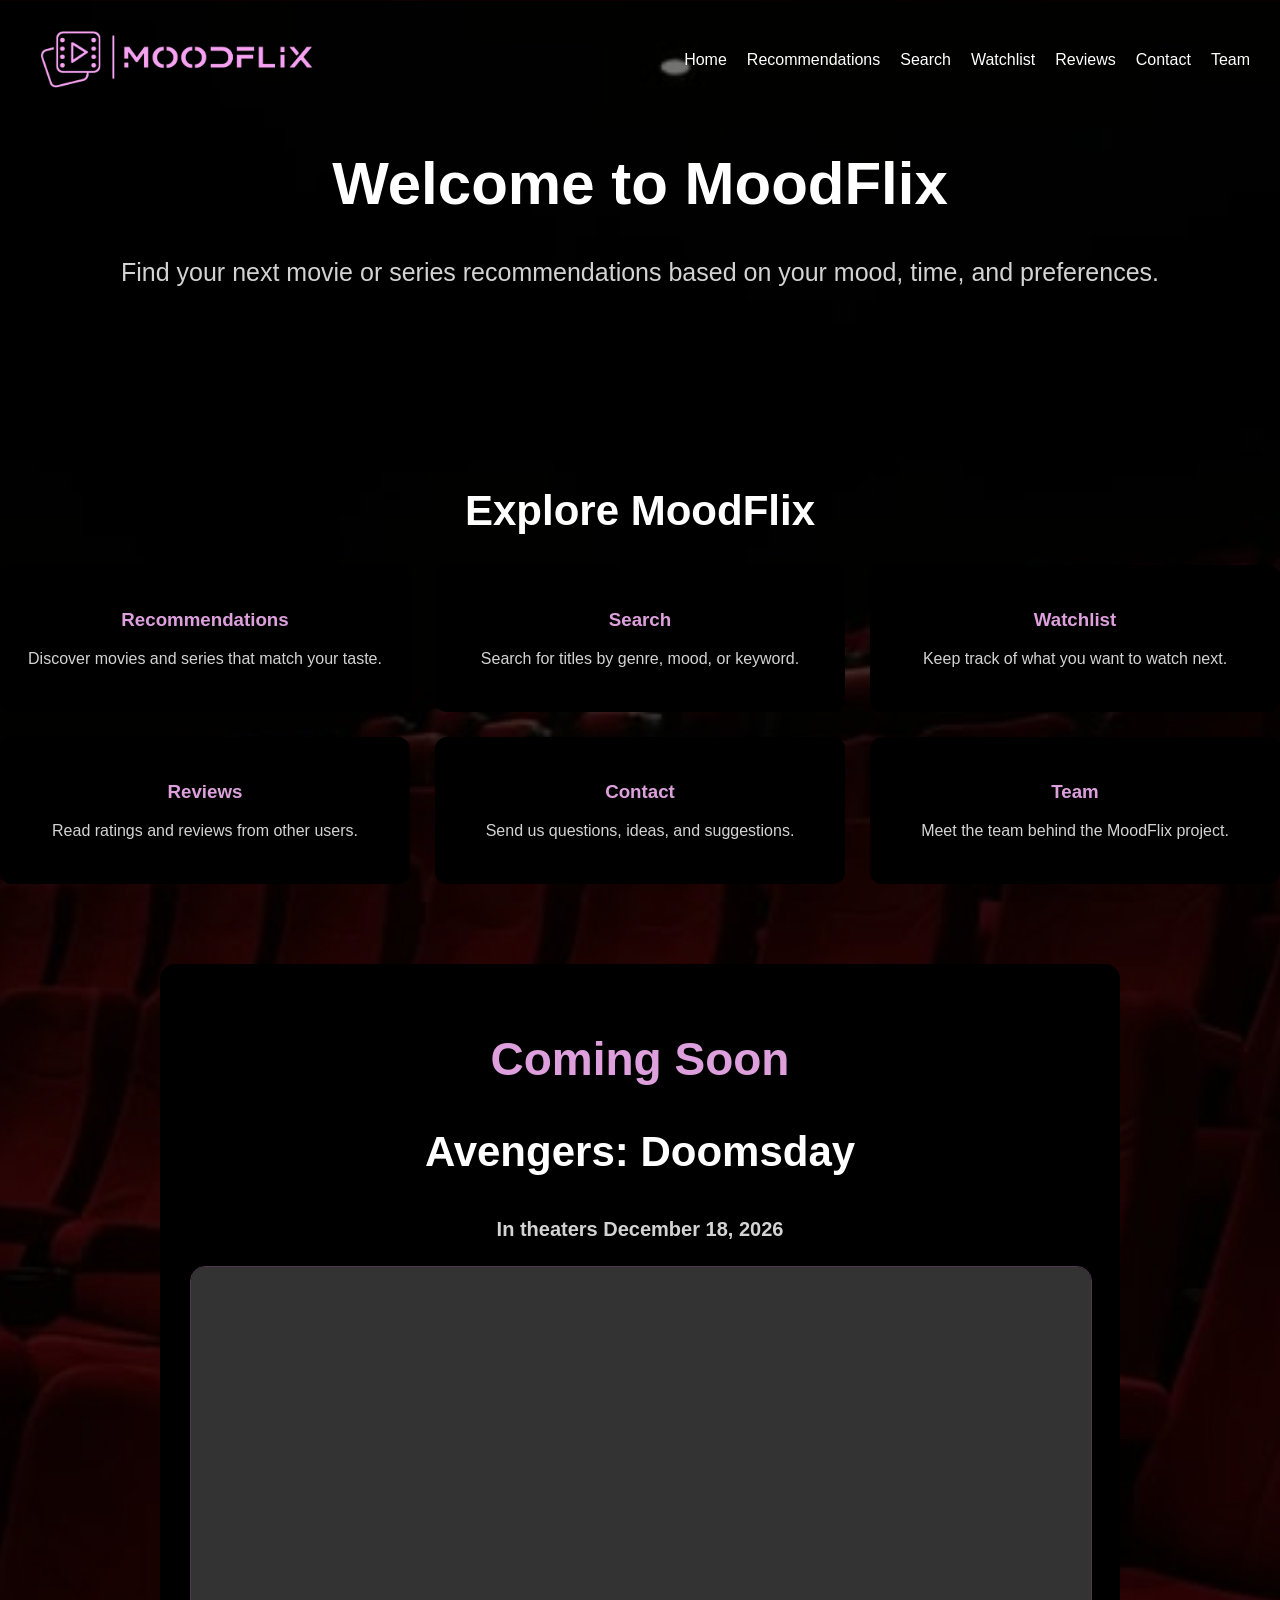
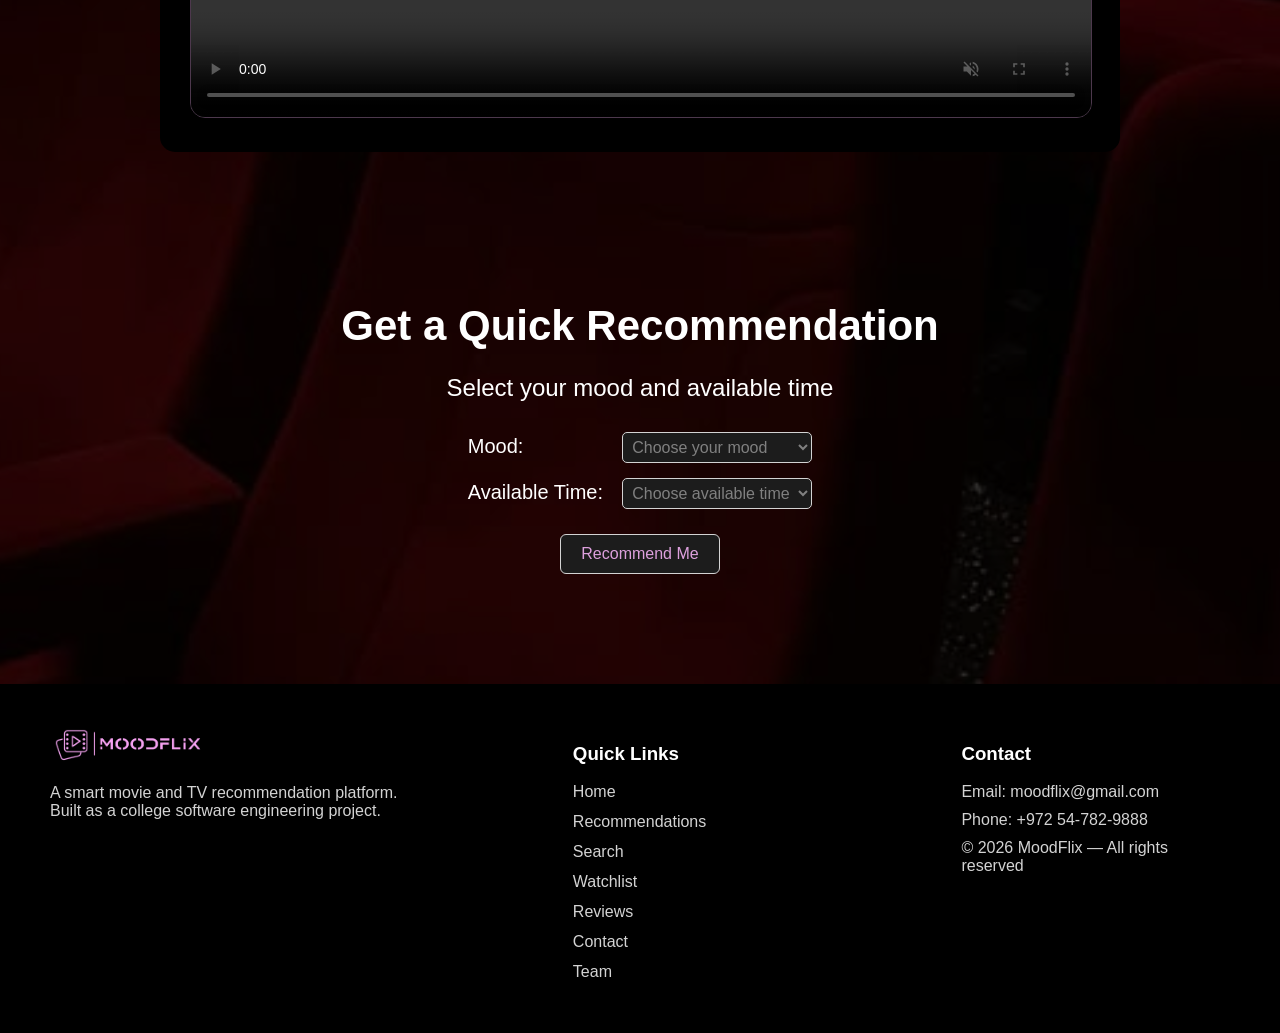
==== index.html @ e7abc7da "Add files via upload Initial MoodFlix project upload" ====
<!DOCTYPE html>
<html lang="en">
<head>
    <meta charset="UTF-8">
    <title>MoodFlix</title>
  <link rel="stylesheet" href="MoodFlixCSS.css">
  <meta name="viewport" content="width=device-width, initial-scale=1.0"> <!-- to match phone screen size -->

</head>
<body>

<header>
  <nav class="navbar">
    <div class="logo">
      <a href="index.html">
        <img src="images/Logo.png" alt="MoodFlix Logo">
      </a>
    </div>
    <button class="menu-toggle" onclick="toggleMenu()">☰</button>
    <ul class="nav-links" id="navLinks">
      <li><a href="index.html">Home</a></li>
      <li><a href="recommendations.html">Recommendations</a></li>
      <li><a href="search.html">Search</a></li>
      <li><a href="watchlist.php">Watchlist</a></li>
      <li><a href="reviews.html">Reviews</a></li>
      <li><a href="contact.html">Contact</a></li>
      <li><a href="team.html">Team</a></li>
    </ul>
  </nav>

  <h1>Welcome to MoodFlix</h1>
  <p>Find your next movie or series recommendations based on your mood, time, and preferences.</p>
</header>

<main>

  <section class="page-links">
    <h2>Explore MoodFlix</h2>

    <div class="links-grid">
      <a href="recommendations.html" class="link-card">
        <h3>Recommendations</h3>
        <p>Discover movies and series that match your taste.</p>
      </a>

      <a href="search.html" class="link-card">
        <h3>Search</h3>
        <p>Search for titles by genre, mood, or keyword.</p>
      </a>

      <a href="watchlist.html" class="link-card">
        <h3>Watchlist</h3>
        <p>Keep track of what you want to watch next.</p>
      </a>

      <a href="reviews.html" class="link-card">
        <h3>Reviews</h3>
        <p>Read ratings and reviews from other users.</p>
      </a>

      <a href="contact.html" class="link-card">
        <h3>Contact</h3>
        <p>Send us questions, ideas, and suggestions.</p>
      </a>

      <a href="team.html" class="link-card">
        <h3>Team</h3>
        <p>Meet the team behind the MoodFlix project.</p>
      </a>
    </div>
  </section>

  <section class="media-section">
    <h2>Coming Soon</h2>
    <h3>Avengers: Doomsday</h3>
    <p>In theaters December 18, 2026</p>

    <video id="moodflixVideo" controls muted class="media-video">
      <source src="media/avengers.mp4" type="video/mp4">
      Your browser does not support the video tag.
    </video>
  </section>

  <section class="recommend-box">
    <h2>Get a Quick Recommendation</h2>
    <p>Select your mood and available time</p>

    <div class="row">
      <label for="moodSelect">Mood:</label>
      <select id="moodSelect">
        <option value="">Choose your mood</option>
        <option value="happy">Happy</option>
        <option value="sad">Sad</option>
        <option value="excited">Excited</option>
        <option value="relaxed">Relaxed</option>
      </select>
    </div>

    <div class="row">
      <label for="timeSelect">Available Time:</label>
      <select id="timeSelect">
        <option value="">Choose available time</option>
        <option value="short">Less than 1 hour</option>
        <option value="medium">1-2 hours</option>
        <option value="long">More than 2 hours</option>
      </select>
    </div>

    <button onclick="giveRecommendation()">Recommend Me</button>
    <p id="result"></p>
  </section>

</main>

<footer class="site-footer">
  <div class="footer-column footer-brand">
    <div class="footer-logo">
      <img src="images/Logo.png" alt="MoodFlix Logo">
    </div>
    <p>A smart movie and TV recommendation platform.
      <br/>Built as a college software engineering project.
    </p>
  </div>

  <div class="footer-column">
    <h3>Quick Links</h3>
    <ul class="footer-links">
      <li><a href="index.html">Home</a></li>
      <li><a href="recommendations.html">Recommendations</a></li>
      <li><a href="search.html">Search</a></li>
      <li><a href="watchlist.php">Watchlist</a></li>
      <li><a href="reviews.html">Reviews</a></li>
      <li><a href="contact.html">Contact</a></li>
      <li><a href="team.html">Team</a></li>
    </ul>
  </div>

  <div class="footer-column">
    <h3>Contact</h3>
    <p>Email: moodflix@gmail.com</p>
    <p>Phone: +972 54-782-9888</p>
    <p>© 2026 MoodFlix — All rights reserved</p>
  </div>
</footer>

<script src="MoodFlixJS.js"></script>
</body>
</html>
---- MoodFlixCSS.css ----
/* =========================
   General page styling
   ========================= */
body {
    background-image: linear-gradient(rgba(0, 0, 0, 0.55), rgba(0, 0, 0, 0.55)), url("images/cinema.jpg");
    background-size: cover;
    background-position: center 30%;
    margin: 0;
    font-family: Arial, sans-serif;
    color: white;
    text-align: center;
}

/* hide and show classes */
.hidden-box {
    display: none;
}

/* =========================
   Header
   ========================= */
header {
    padding: 10px 20px 60px 20px;
}

header h1 {
    font-size: 60px;
}

header p {
    font-size: 25px;
    margin-bottom: 40px;
    color: lightgray;
}

/* =========================
   Navigation bar
   ========================= */
.navbar {
    display: flex;
    justify-content: space-between;
    align-items: center;
    padding: 10px;
}

/* Logo pic */
.logo img {
    height: 75px;
    width: auto;
}

/* Navigation links container */
.nav-links {
    list-style: none;
    display: flex;
    gap: 20px;
    margin: 0;
    padding: 0;
}

/* Navigation links */
.nav-links a {
    text-decoration: none;
    color: white;
    font-size: 16px;
}

/* Navigation link hover */
.nav-links a:hover {
    color: plum;
}

/* =========================
   cards section
   ========================= */
.page-links {
    margin-top: 60px;
    margin-bottom: 60px;
}

.page-links h2 {
    font-size: 42px;
    margin-top: 100px;
    margin-bottom: 30px;
}

.links-grid {
    display: grid;
    grid-template-columns: repeat(3, 1fr);
    gap: 25px;
}

.link-card {
    display: block;
    text-decoration: none;
    color: white;
    background-color: black;
    padding: 25px;
    border-radius: 12px;
    transition: 0.3s;
}

.link-card:hover {
    background-color: rgba(221, 160, 221, 0.2);
    transform: translateY(-4px);
}

.link-card h3 {
    margin-bottom: 12px;
    color: plum;
}

.link-card p {
    color: lightgray;
    font-size: 16px;
    line-height: 1.5;
}

/* =========================
   Recommendation section
   ========================= */
.recommend-box {
    padding: 0 30px;
}

/* Recommendation section title */
.recommend-box h2 {
    font-size: 42px;
    margin-top: 150px;
    margin-bottom: 20px;
}
.recommend-box p {
    font-size: 24px;
    margin-bottom: 30px;
}

/* Each form row inside recommendation box */
.recommend-box .row {
    margin: 15px 0;
}

/* Labels for mood / time */
.recommend-box label {
    display: inline-block;
    width: 150px;
    text-align: left;
    font-size: 20px;
}

/* Select dropdowns */
.recommend-box select {
    width: 190px;
    font-size: 16px;
    padding: 5px;
    border: 1px solid lightgray;
    border-radius: 5px;
    color: gray;
    background-color: #1c1c1c;
}

/* Recommendation button */
.recommend-box button {
    margin: 10px;
    font-size: 16px;
    padding: 10px 20px;
    border: 1px solid lightgray;
    border-radius: 6px;
    background-color: #1c1c1c;
    color: plum;
    cursor: pointer;
}

/* Button hover */
.recommend-box button:hover {
    background-color: dimgray;
}

/* JS result text */
#result {
    margin-top: 20px;
    font-size: 20px;
    font-weight: bold;
    color: gold;
}

/* =========================
   Footer
   ========================= */
.site-footer {
    display: grid;
    grid-template-columns: 3fr 2fr 2fr; /*for me, wanted it to be centered*/
    padding: 40px 50px;
    gap: 120px;
    background-color: black;
    text-align: left;
    margin-top: 100px;
}

.footer-column p {
    margin: 10px 0;
    color: lightgray;
}

.footer-links {
    list-style: none;
    margin: 0;
    padding: 0;
}

.footer-links li {
    margin-bottom: 12px;
}

.footer-links a {
    text-decoration: none;
    color: lightgray;
}

.footer-links a:hover {
    color: plum;
}

.footer-logo img {
    height: 40px;
    width: auto;
    display: block;
    margin-bottom: 20px;
}

/* =========================
   Personal info page
   ========================= */
.personal-card {
    max-width: 700px;
    margin: 60px auto;
    padding: 30px;
    background-color: black;
    border-radius: 15px;
}

.profile-image {
    width: 200px;
    height: 200px;
    object-fit: cover;
    object-position: center 25%;
    border-radius: 50%;
    margin-bottom: 20px;
    border: 2px solid plum;
}

.personal-card h2 {
    font-size: 32px;
    margin-bottom: 20px;
}

.personal-text {
    font-size: 18px;
    line-height: 1.6;
    color: lightgray;
    margin-bottom: 25px;
}

.personal-card h3 {
    margin-top: 25px;
    margin-bottom: 15px;
    font-size: 24px;
    color: plum;
}

.personal-card p {
    margin: 10px 0;
}

/* =========================
   Personal info contact box
   ========================= */
#contactToggleBtn,
#contactBox button {
    margin: 10px;
    font-size: 16px;
    padding: 10px 20px;
    border: 1px solid lightgray;
    border-radius: 6px;
    background-color: #1c1c1c;
    color: plum;
    cursor: pointer;
}

#contactToggleBtn:hover,
#contactBox button:hover {
    background-color: dimgray;
}

#contactBox {
    margin-top: 10px;
    padding: 10px;
    background-color: black;
    border-radius: 12px;
}

#contactBox p {
    margin: 10px 0;
    font-size: 17px;
    color: white;
}

#contactBox a {
    color: plum;
    text-decoration: none;
}

#contactBox a:hover {
    color: lightpink;
    text-decoration: underline;
}

/* =========================
   Team page
   ========================= */
.team-section {
    margin: 60px auto;
}

.team-section h2,
.team-contact h2 {
    font-size: 38px;
    margin-bottom: 25px;
}

.team-card {
    max-width: 500px;
    margin: 0 auto;
    padding: 30px;
    background-color: black;
    border-radius: 15px;
}

.team-image {
    width: 180px;
    height: 180px;
    object-fit: cover;
    object-position: center 25%;
    border-radius: 50%;
    border: 2px solid plum;
    margin-bottom: 20px;
}

.team-card h3 {
    font-size: 30px;
    margin-bottom: 15px;
}

.team-card p {
    color: lightgray;
    line-height: 1.5;
    margin-bottom: 25px;
}

.team-button {
    display: inline-block;
    padding: 10px 20px;
    border: 1px solid lightgray;
    border-radius: 6px;
    background-color: #1c1c1c;
    color: plum;
    text-decoration: none;
}

.team-button:hover {
    background-color: dimgray;
}

.team-contact {
    max-width: 700px;
    margin: 70px auto;
    padding: 30px;
    background-color: black;
    border-radius: 15px;
}

#teamContactBtn {
    margin: 15px 0;
    font-size: 16px;
    padding: 10px 20px;
    border: 1px solid lightgray;
    border-radius: 6px;
    background-color: #1c1c1c;
    color: plum;
    cursor: pointer;
}

#teamContactBtn:hover {
    background-color: dimgray;
}

#teamContactBox {
    margin-top: 10px;
    padding: 20px;
    background-color: black;
    border-radius: 12px;
}

#teamContactBox p {
    margin: 10px 0;
    color: white;
}

#teamContactBox a,
#teamContactBox a:visited {
    color: plum;
    text-decoration: none;
}

#teamContactBox a:hover,
#teamContactBox a:active {
    color: lightpink;
    text-decoration: underline;
}

/* =========================
   Recommendations page
   ========================= */
.recommendations-section {
    margin: 60px auto;
    padding: 0 30px;
}

.recommendations-section h2 {
    font-size: 42px;
    color: plum;
    margin-bottom: 15px;
    text-align: center;
}

.section-note {
    color: lightgray;
    font-size: 18px;
    text-align: center;
    margin-bottom: 50px;
}

.category-block {
    max-width: 1200px;
    margin: 70px auto;
    text-align: left;
}

.category-block > h3 {
    font-size: 44px;
    color: white;
    margin-bottom: 25px;
}

.category-block h4 {
    font-size: 24px;
    color: plum;
    margin: 25px 0 15px 5px;
}

.horizontal-scroll {
    display: flex;
    gap: 25px;
    overflow-x: auto;
    padding: 10px 5px 25px 5px;
    scroll-behavior: smooth;
}

.horizontal-scroll::-webkit-scrollbar {
    height: 10px;
}

.horizontal-scroll::-webkit-scrollbar-track {
    background-color: #1c1c1c;
    border-radius: 20px;
}

.horizontal-scroll::-webkit-scrollbar-thumb {
    background-color: plum;
    border-radius: 20px;
}

.movie-card {
    min-width: 260px;
    max-width: 260px;
    background-color: black;
    border-radius: 15px;
    padding: 20px;
    text-align: left;
    flex-shrink: 0;
}

.movie-card img {
    width: 100%;
    height: 330px;
    object-fit: cover;
    border-radius: 12px;
    margin-bottom: 15px;
}

.genre-tag,
.type-tag {
    display: inline-block;
    background-color: rgba(221, 160, 221, 0.2);
    color: plum;
    padding: 6px 12px;
    border-radius: 20px;
    font-size: 13px;
    margin: 0 5px 10px 0;
}

.type-tag {
    color: lightgray;
}

.movie-card h3 {
    color: white;
    font-size: 22px;
    margin-bottom: 10px;
}

.movie-card p {
    color: lightgray;
    line-height: 1.5;
    min-height: 95px;
}

.movie-card button {
    margin-top: 10px;
    font-size: 15px;
    padding: 10px 18px;
    border: 1px solid lightgray;
    border-radius: 6px;
    background-color: #1c1c1c;
    color: plum;
    cursor: pointer;
}

.movie-card button:hover {
    background-color: dimgray;
}

#movieInfo {
    max-width: 900px;
    margin: 30px auto;
    font-size: 20px;
    color: gold;
    font-weight: bold;
    text-align: center;
}

.genres-section,
.why-section,
.top-rated-section,
.external-links-section {
    max-width: 1000px;
    margin: 70px auto;
    padding: 30px;
    background-color: black;
    border-radius: 15px;
    text-align: left;
}

.genres-section h2,
.why-section h2,
.top-rated-section h2,
.external-links-section h2 {
    font-size: 38px;
    color: plum;
    margin-bottom: 25px;
}

.genres-list,
.why-list {
    color: lightgray;
    font-size: 20px;
    line-height: 1.9;
    padding-left: 25px;
}

.top-rated-table {
    width: 100%;
    border-collapse: collapse;
    color: white;
    overflow: hidden;
    border-radius: 12px;
}

.top-rated-table th,
.top-rated-table td {
    padding: 16px;
    border-bottom: 1px solid dimgray;
}

.top-rated-table th {
    background-color: #1c1c1c;
    color: white;
}

.top-rated-table td {
    color: lightgray;
}

.top-rated-table td:first-child {
    color: plum;
    font-weight: bold;
}

.top-rated-table tr:hover {
    background-color: rgba(221, 160, 221, 0.12);
}

.external-links-section a {
    color: plum;
    text-decoration: none;
    font-weight: bold;
}

.external-links-section a:hover {
    color: lightpink;
    text-decoration: underline;
}

/* =========================
   Search page
   ========================= */
.search-section {
    max-width: 900px;
    margin: 40px auto 80px auto;
    padding: 30px;
}

.search-filter-box {
    max-width: 760px;
    margin: 0 auto;
}

.search-grid {
    display: grid;
    grid-template-columns: repeat(2, 1fr);
    gap: 18px;
    margin-bottom: 20px;
}

.search-grid select {
    width: 100%;
    padding: 18px;
    border: none;
    border-radius: 12px;
    background-color: #1c1c1c;
    color: white;
    font-size: 17px;
    outline: none;
}

.search-grid select:focus {
    box-shadow: 0 0 0 2px plum;
}

.search-main-button {
    width: 100%;
    padding: 18px;
    border: 1px solid lightgray;
    border-radius: 12px;
    background-color: plum;
    color: black;
    font-size: 18px;
    font-weight: bold;
    cursor: pointer;
    box-shadow: 0 0 12px rgba(221, 160, 221, 0.45);
}

.search-main-button:hover {
    background-color: rgba(221, 160, 221, 0.35);
    color: white;
}

.search-results {
    max-width: 760px;
    margin: 35px auto 0 auto;
    padding: 20px;
    background-color: black;
    border-radius: 15px;
    text-align: left;
}

.search-results p {
    color: lightgray;
}

.search-result-card {
    margin: 15px 0;
    padding: 15px;
    background-color: #1c1c1c;
    border-radius: 12px;
    border: 1px solid rgba(221, 160, 221, 0.3);
}

.search-result-card h3 {
    color: plum;
    margin-bottom: 8px;
}

.search-result-card p {
    color: lightgray;
    margin: 6px 0;
}

.full-row-select {
    grid-column: 1 / 3;
}

.request-section {
    max-width: 760px;
    margin: 55px auto 0 auto;
    padding: 25px;
    background-color: black;
    border-radius: 15px;
    text-align: left;
    border: 1px solid rgba(221, 160, 221, 0.3);
}

.request-section h2 {
    color: plum;
    font-size: 30px;
    text-align: center;
    margin-bottom: 10px;
}

.request-section p {
    color: lightgray;
    text-align: center;
    margin-bottom: 25px;
}

.request-grid {
    display: grid;
    grid-template-columns: repeat(2, 1fr);
    gap: 15px;
    margin-bottom: 15px;
}

.request-grid input,
.request-grid select,
.request-section textarea {
    width: 100%;
    box-sizing: border-box;
    padding: 12px;
    border: 1px solid lightgray;
    border-radius: 8px;
    background-color: #1c1c1c;
    color: lightgray;
    font-size: 15px;
}

.request-section textarea {
    resize: vertical;
    margin-bottom: 20px;
}

.request-grid input::placeholder,
.request-section textarea::placeholder {
    color: gray;
}

.request-section button {
    display: block;
    margin: 0 auto;
    padding: 12px 28px;
    border: 1px solid lightgray;
    border-radius: 8px;
    background-color: plum;
    color: black;
    font-weight: bold;
    cursor: pointer;
}

.request-section button:hover {
    background-color: rgba(221, 160, 221, 0.35);
    color: white;
}

#requestMessage {
    color: gold;
    font-size: 18px;
    font-weight: bold;
    text-align: center;
    margin-top: 18px;
}

/* =========================
   Contact page
   ========================= */
.contact-section {
    max-width: 850px;
    margin: 60px auto;
    padding: 30px;
    background-color: black;
    border-radius: 15px;
    text-align: left;
}

.contact-section h2 {
    font-size: 38px;
    color: plum;
    text-align: center;
    margin-bottom: 30px;
}

.contact-form .form-row {
    margin: 18px 0;
}

.contact-form label {
    display: block;
    margin-bottom: 8px;
    color: white;
    font-size: 18px;
}

.contact-form input[type="text"],
.contact-form input[type="email"],
.contact-form input[type="tel"],
.contact-form input[type="time"],
.contact-form select,
.contact-form textarea {
    width: 100%;
    box-sizing: border-box;
    padding: 12px;
    border: 1px solid lightgray;
    border-radius: 8px;
    background-color: #1c1c1c;
    color: white;
    font-size: 16px;
}

.contact-form textarea {
    resize: vertical;
}

.contact-form input::placeholder,
.contact-form textarea::placeholder {
    color: gray;
}

.radio-group,
.checkbox-group {
    color: lightgray;
}

.radio-group label,
.checkbox-group label {
    display: inline-block;
    margin-right: 25px;
    color: lightgray;
    font-size: 16px;
}

.form-buttons {
    text-align: center;
    margin-top: 25px;
}

.form-buttons input {
    margin: 8px;
    padding: 12px 24px;
    border: 1px solid lightgray;
    border-radius: 8px;
    background-color: #1c1c1c;
    color: plum;
    font-size: 16px;
    cursor: pointer;
}

.form-buttons input:hover {
    background-color: rgba(221, 160, 221, 0.35);
    color: white;
}

#contactStatus {
    text-align: center;
    color: gold;
    font-weight: bold;
    margin-top: 20px;
}

.time-range-inline {
    display: flex;
    align-items: center;
    gap: 12px;
}

.time-range-inline input[type="time"] {
    flex: 1;
}

.time-range-inline span {
    color: plum;
    font-weight: bold;
}

/* =========================
   Reviews page
   ========================= */
.reviews-section {
    max-width: 1000px;
    margin: 60px auto;
    padding: 30px;
}

.reviews-section h2 {
    font-size: 42px;
    color: plum;
    margin-bottom: 15px;
    text-align: center;
}

.reviews-note {
    color: lightgray;
    font-size: 18px;
    margin-bottom: 35px;
    text-align: center;
}

.reviews-stats {
    display: flex;
    justify-content: center;
    gap: 35px;
    margin-bottom: 45px;
}

.stat-box {
    min-width: 150px;
    padding: 22px;
    background-color: black;
    border: 1px solid rgba(221, 160, 221, 0.25);
    border-radius: 15px;
    text-align: center;
}

.stat-box h3 {
    color: plum;
    font-size: 34px;
    margin: 0 0 8px 0;
}

.stat-box p {
    color: lightgray;
    margin: 0;
}

.reviews-list {
    max-width: 850px;
    margin: 0 auto 60px auto;
}

.review-card {
    background-color: black;
    border-radius: 15px;
    padding: 25px;
    margin-bottom: 25px;
    text-align: left;
    border: 1px solid rgba(221, 160, 221, 0.25);
}

.review-card-header {
    display: flex;
    justify-content: space-between;
    gap: 20px;
    align-items: flex-start;
}

.review-card h3 {
    color: white;
    font-size: 22px;
    margin: 0 0 8px 0;
}

.review-card h4 {
    color: plum;
    font-size: 17px;
    margin: 0 0 12px 0;
}

.review-card p {
    color: lightgray;
    line-height: 1.5;
    margin: 8px 0;
}

.review-stars {
    color: gold;
    font-size: 22px;
    white-space: nowrap;
}

/* Highlight reviews tool */
.review-highlight-box {
    max-width: 850px;
    margin: 0 auto 45px auto;
    padding: 25px;
    background-color: black;
    border: 1px solid rgba(221, 160, 221, 0.25);
    border-radius: 15px;
    text-align: left;
}

.review-highlight-box h3 {
    color: plum;
    font-size: 28px;
    text-align: center;
    margin-bottom: 10px;
}

.review-highlight-box p {
    color: lightgray;
    text-align: center;
    margin-bottom: 20px;
}

.review-highlight-grid {
    display: grid;
    grid-template-columns: 2fr 1fr 1fr;
    gap: 15px;
    align-items: end;
}

.review-highlight-field {
    display: flex;
    flex-direction: column;
    gap: 8px;
}

.review-highlight-field label {
    color: white;
    font-size: 15px;
    font-weight: bold;
}

.review-highlight-field select,
.review-highlight-field input[type="color"] {
    height: 46px;
    box-sizing: border-box;
    padding: 8px;
    border: 1px solid lightgray;
    border-radius: 8px;
    background-color: #1c1c1c;
    color: lightgray;
    font-size: 15px;
}

.review-highlight-field input[type="color"] {
    cursor: pointer;
}

.review-highlight-grid button {
    height: 46px;
    border: 1px solid lightgray;
    border-radius: 8px;
    background-color: plum;
    color: black;
    font-weight: bold;
    cursor: pointer;
}

.review-highlight-grid button:hover {
    background-color: rgba(221, 160, 221, 0.35);
    color: white;
}

#highlightMessage {
    color: gold;
    font-weight: bold;
    text-align: center;
    margin-top: 18px;
    margin-bottom: 0;
}

/* Add review form */
.review-form-box {
    max-width: 850px;
    margin: 0 auto;
    background-color: black;
    border-radius: 15px;
    padding: 25px;
    text-align: left;
    border: 1px solid rgba(221, 160, 221, 0.25);
}

.review-form-box h3 {
    color: plum;
    font-size: 28px;
    margin-bottom: 20px;
    text-align: center;
}

.review-form-grid {
    display: grid;
    grid-template-columns: repeat(4, 1fr);
    gap: 15px;
    margin-bottom: 15px;
}

.review-form-grid input,
.review-form-grid select,
.review-form-box textarea {
    width: 100%;
    box-sizing: border-box;
    padding: 12px;
    border: 1px solid lightgray;
    border-radius: 8px;
    background-color: #1c1c1c;
    color: lightgray;
    font-size: 15px;
}

.review-form-box textarea {
    width: 100%;
    box-sizing: border-box;
    resize: vertical;
    margin-bottom: 20px;
}

.review-form-grid input::placeholder,
.review-form-box textarea::placeholder {
    color: gray;
}

/* Rating range */
.review-range-box {
    display: flex;
    flex-direction: column;
    gap: 8px;
    color: white;
}

.review-range-box label {
    font-size: 15px;
    font-weight: bold;
}

.review-range-box input[type="range"] {
    width: 100%;
    height: 8px;
    padding: 0;
    border: none;
    border-radius: 20px;
    background-color: lightgray;
    accent-color: plum;
    cursor: pointer;
}

.review-form-box button {
    display: block;
    margin: 0 auto;
    padding: 12px 28px;
    border: 1px solid lightgray;
    border-radius: 8px;
    background-color: plum;
    color: black;
    font-weight: bold;
    cursor: pointer;
}

.review-form-box button:hover {
    background-color: rgba(221, 160, 221, 0.35);
    color: white;
}

#reviewMessage {
    margin-top: 18px;
    color: gold;
    font-size: 18px;
    font-weight: bold;
    text-align: center;
}

.review-datetime-box {
    max-width: 430px;
    margin: 0 auto 20px auto;
    display: flex;
    flex-direction: column;
    gap: 8px;
    color: white;
}

.review-datetime-box label {
    font-size: 15px;
    font-weight: bold;
}

.review-datetime-box input[type="datetime-local"] {
    width: 100%;
    height: 46px;
    box-sizing: border-box;
    padding: 12px;
    border: 1px solid lightgray;
    border-radius: 8px;
    background-color: #1c1c1c;
    color: lightgray;
    font-size: 15px;
    color-scheme: dark;
}

/* =========================
   Media section
   ========================= */
.media-section {
    max-width: 900px;
    margin: 80px auto;
    padding: 30px;
    background-color: black;
    border-radius: 15px;
}

.media-section h2 {
    font-size: 46px;
    color: plum;
    margin-bottom: 15px;
}

.media-section h3 {
    color: white;
    font-size: 42px;
}

.media-section p {
    color: lightgray;
    font-size: 20px;
    margin-bottom: 25px;
    font-weight: bold;
}

.media-video {
    width: 100%;
    max-height: 450px;
    border-radius: 15px;
    border: 1px solid rgba(221, 160, 221, 0.35);
}

/* =========================
   Mood Quiz PHP page
   ========================= */
.php-form-section {
    max-width: 850px;
    margin: 60px auto;
    padding: 30px;
    background-color: black;
    border-radius: 15px;
    text-align: left;
}

.php-form-section h2 {
    font-size: 38px;
    color: plum;
    text-align: center;
    margin-bottom: 30px;
}

.php-form .form-row {
    margin: 18px 0;
}

.php-form label {
    display: block;
    margin-bottom: 8px;
    color: white;
    font-size: 18px;
}

.php-form input[type="text"],
.php-form select {
    width: 100%;
    box-sizing: border-box;
    padding: 12px;
    border: 1px solid lightgray;
    border-radius: 8px;
    background-color: #1c1c1c;
    color: white;
    font-size: 16px;
}

.php-form input::placeholder {
    color: gray;
}

.php-result-box {
    max-width: 900px;
    margin: 60px auto;
    padding: 30px;
    background-color: black;
    border-radius: 15px;
    text-align: left;
    border: 1px solid rgba(221, 160, 221, 0.3);
}

.php-result-box h2 {
    color: plum;
    font-size: 38px;
    text-align: center;
    margin-bottom: 25px;
}

.php-result-box h3 {
    color: white;
    font-size: 26px;
    margin-top: 25px;
}

.php-result-box p {
    color: lightgray;
    font-size: 18px;
    line-height: 1.6;
}

.php-result-box ul {
    color: lightgray;
    font-size: 18px;
    line-height: 1.8;
}

.php-result-box strong {
    color: plum;
}

.back-button {
    display: inline-block;
    margin-top: 25px;
    padding: 12px 24px;
    border: 1px solid lightgray;
    border-radius: 8px;
    background-color: plum;
    color: black;
    font-weight: bold;
    text-decoration: none;
}

.back-button:hover {
    background-color: rgba(221, 160, 221, 0.35);
    color: white;
}

/* =========================
   Login / Register pages
   ========================= */
.auth-section {
    max-width: 650px;
    margin: 60px auto;
    padding: 30px;
    background-color: black;
    border-radius: 15px;
    text-align: left;
    border: 1px solid rgba(221, 160, 221, 0.3);
}

.auth-form .form-row {
    margin: 18px 0;
}

.auth-form label {
    display: block;
    margin-bottom: 8px;
    color: white;
    font-size: 18px;
}

.auth-form input[type="text"],
.auth-form input[type="email"],
.auth-form input[type="date"],
.auth-form input[type="file"],
.auth-form input[type="password"] {
    width: 100%;
    box-sizing: border-box;
    padding: 12px;
    border: 1px solid lightgray;
    border-radius: 8px;
    background-color: #1c1c1c;
    color: white;
    font-size: 16px;
}

.auth-form input::placeholder {
    color: gray;
}

.auth-message {
    color: gold;
    text-align: center;
    font-weight: bold;
    margin-top: 20px;
}

.auth-link {
    color: lightgray;
    text-align: center;
    margin-top: 20px;
}

.auth-link a {
    color: plum;
    text-decoration: none;
    font-weight: bold;
}

.auth-link a:hover {
    color: lightpink;
    text-decoration: underline;
}


/* =========================
   Watchlist page
   ========================= */
.watchlist-section {
    max-width: 1100px;
    margin: 60px auto;
    padding: 30px;
}

.watchlist-section h2 {
    font-size: 38px;
    color: plum;
    margin-bottom: 15px;
    text-align: center;
}

.watchlist-note {
    color: lightgray;
    font-size: 18px;
    margin-bottom: 35px;
    text-align: center;
}

/* Add item box */
.add-watchlist-box {
    background-color: black;
    border-radius: 15px;
    padding: 30px;
    margin-bottom: 45px;
    text-align: left;
}

.add-watchlist-box h3 {
    color: plum;
    font-size: 28px;
    margin-bottom: 25px;
}

/* Add item form */
.add-watchlist-grid {
    display: grid;
    grid-template-columns: repeat(3, 1fr);
    gap: 22px;
    margin-bottom: 25px;
}

.watchlist-field {
    display: flex;
    flex-direction: column;
    gap: 8px;
}

.watchlist-field label {
    color: white;
    font-size: 15px;
    font-weight: bold;
}

.watchlist-field small {
    color: lightgray;
    font-size: 12px;
    line-height: 1.4;
    min-height: 34px;
}

.watchlist-field input,
.watchlist-field select {
    width: 100%;
    min-height: 46px;
    box-sizing: border-box;
    padding: 12px;
    border: 1px solid lightgray;
    border-radius: 8px;
    background-color: #1c1c1c;
    color: lightgray;
    font-size: 15px;
}

.add-watchlist-box button {
    padding: 12px 24px;
    border: 1px solid lightgray;
    border-radius: 8px;
    background-color: plum;
    color: black;
    font-weight: bold;
    cursor: pointer;
}

.add-watchlist-box button:hover {
    background-color: rgba(221, 160, 221, 0.35);
    color: white;
}

/* Saved watchlist cards */
.watchlist-grid {
    display: grid;
    grid-template-columns: repeat(4, 1fr);
    gap: 25px;
}

.watchlist-card {
    background-color: black;
    border-radius: 15px;
    padding: 20px;
    text-align: left;
}

.watchlist-card img {
    width: 100%;
    height: 300px;
    object-fit: cover;
    border-radius: 12px;
    margin-bottom: 15px;
}

.watchlist-card h3 {
    color: white;
    font-size: 22px;
    margin-bottom: 8px;
}

.watchlist-card p {
    color: lightgray;
    margin-bottom: 15px;
}

.watch-status {
    display: inline-block;
    padding: 7px 14px;
    border-radius: 20px;
    font-size: 14px;
    margin-bottom: 15px;
}

.planned {
    background-color: rgba(221, 160, 221, 0.25);
    color: plum;
}

.watching {
    background-color: rgba(255, 215, 0, 0.2);
    color: gold;
}

.completed {
    background-color: rgba(144, 238, 144, 0.2);
    color: lightgreen;
}

.watchlist-card button {
    display: block;
    margin-top: 12px;
    padding: 10px 16px;
    border: 1px solid lightgray;
    border-radius: 8px;
    background-color: #1c1c1c;
    color: plum;
    cursor: pointer;
    font-size: 15px;
}

.watchlist-card button:hover {
    background-color: rgba(221, 160, 221, 0.35);
    color: white;
}

#watchlistMessage {
    margin-top: 25px;
    color: gold;
    font-size: 20px;
    font-weight: bold;
}

.user-profile-header {
    text-align: center;
}

.user-profile-header p {
    margin: 12px 0;
}

.user-profile-image {
    width: 100px;
    height: 100px;
    object-fit: cover;
    border-radius: 50%;
    border: 2px solid plum;
    margin: 10px auto 15px auto;
    display: block;
    background-color: black;
}

/* LOGOUT */
.logout-button {
    display: inline-block;
    margin-top: 15px;
    padding: 10px 24px;
    border: 1px solid lightgray;
    border-radius: 8px;
    background-color: #1c1c1c;
    color: plum;
    text-decoration: none;
    font-weight: bold;
}

.logout-button:hover {
    background-color: rgba(221, 160, 221, 0.35);
    color: white;
}


/* =========================
   Media Queries
   ========================= */

.menu-toggle {
    display: none;
    font-size: 30px;
    background: none;
    border: none;
    color: plum;
    cursor: pointer;
}

/* Tablet */
@media only screen and (max-width: 992px) {
    header h1 {
        font-size: 48px;
    }

    header p {
        font-size: 22px;
        margin-bottom: 30px;
    }

    .navbar {
        flex-direction: column;
        gap: 15px;
        padding: 10px 15px;
    }

    .nav-links {
        flex-wrap: wrap;
        justify-content: center;
        gap: 10px 16px;
    }

    .nav-links a {
        font-size: 14px;
    }

    .logo img {
        height: 60px;
    }

    .page-links h2,
    .recommend-box h2,
    .team-section h2,
    .team-contact h2 {
        font-size: 34px;
    }

    .links-grid {
        grid-template-columns: repeat(2, 1fr);
    }

    .site-footer {
        grid-template-columns: 1fr;
        gap: 30px;
        padding: 30px 20px;
        text-align: center;
    }

    .footer-logo img {
        margin: 0 auto 20px auto;
    }

    .watchlist-grid {
        grid-template-columns: repeat(2, 1fr);
    }

    .add-watchlist-grid {
        grid-template-columns: repeat(2, 1fr);
    }

    .review-form-grid {
        grid-template-columns: repeat(2, 1fr);
    }

}

/* phone */
@media only screen and (max-width: 768px) {
    header {
        padding: 10px 15px 30px 15px;
    }

    header h1 {
        font-size: 28px;
        line-height: 1.2;
        margin-bottom: 20px;
    }

    header p {
        font-size: 16px;
        line-height: 1.5;
        margin-bottom: 20px;
        padding: 0 10px;
    }

    .menu-toggle {
        display: block;
    }

    .navbar {
        flex-direction: row;
        justify-content: space-between;
        align-items: center;
        padding: 10px 15px;
        position: relative;
    }

    .nav-links {
        display: none !important;
        position: absolute;
        top: 100%;
        right: 15px;
        background-color: black;
        border-radius: 10px;
        padding: 15px 20px;
        flex-direction: column;
        align-items: flex-start;
        gap: 12px;
        z-index: 1000;
    }

    .nav-links.show {
        display: flex !important;
    }

    .nav-links a {
        font-size: 13px;
    }

    .logo img {
        height: 55px;
    }

    .page-links h2,
    .recommend-box h2,
    .team-section h2,
    .team-contact h2 {
        font-size: 28px;
        margin-top: 50px;
        margin-bottom: 20px;
    }

    .links-grid {
        grid-template-columns: 1fr;
    }

    .link-card {
        padding: 20px;
    }

    .recommend-box {
        padding: 0 15px;
    }

    .recommend-box p {
        font-size: 16px;
    }

    .recommend-box label {
        width: 110px;
        font-size: 16px;
    }

    .recommend-box select {
        width: 160px;
        font-size: 14px;
    }

    .recommend-box button {
        font-size: 14px;
    }

    .team-section {
        margin: 40px auto;
        padding: 0 15px;
    }

    .team-card {
        max-width: 100%;
        margin: 0 auto;
        padding: 20px 15px;
    }

    .team-contact {
        margin: 40px 15px;
        padding: 20px 15px;
    }

    .personal-card {
        margin: 30px 20px;
        padding: 20px;
    }

    .profile-image,
    .team-image {
        width: 140px;
        height: 140px;
    }

    .team-card h3 {
        font-size: 24px;
        margin-bottom: 12px;
    }

    .personal-text,
    .team-card p,
    #contactBox p,
    #teamContactBox p {
        font-size: 16px;
        line-height: 1.5;
    }

    .team-button,
    #teamContactBtn,
    #contactToggleBtn,
    #contactBox button {
        font-size: 14px;
        padding: 10px 16px;
    }

    .site-footer {
        grid-template-columns: 1fr;
        gap: 30px;
        padding: 30px 20px;
        text-align: center;
    }

    .recommendations-section {
        padding: 0 15px;
    }

    .recommendations-section h2 {
        font-size: 30px;
    }

    .section-note {
        font-size: 15px;
        margin-bottom: 30px;
    }

    .category-block {
        margin: 45px auto;
    }

    .category-block > h3 {
        font-size: 28px;
    }

    .category-block h4 {
        font-size: 20px;
    }

    .movie-card {
        min-width: 220px;
        max-width: 220px;
        padding: 15px;
    }

    .movie-card img {
        height: 280px;
    }

    .movie-card h3 {
        font-size: 20px;
    }

    .movie-card p {
        font-size: 15px;
        min-height: 100px;
    }

    .genres-section,
    .why-section,
    .top-rated-section,
    .external-links-section {
        margin: 40px 15px;
        padding: 20px 15px;
    }

    .genres-section h2,
    .why-section h2,
    .top-rated-section h2,
    .external-links-section h2 {
        font-size: 28px;
    }

    .genres-list,
    .why-list {
        font-size: 16px;
    }

    .top-rated-table th,
    .top-rated-table td {
        padding: 10px;
        font-size: 14px;
    }

    .search-section {
        margin: 30px 15px 50px 15px;
        padding: 20px 10px;
    }

    .search-grid {
        grid-template-columns: 1fr;
        gap: 14px;
    }

    .request-grid {
        grid-template-columns: 1fr;
    }

    .search-grid select {
        padding: 15px;
        font-size: 15px;
    }

    .search-main-button {
        padding: 15px;
        font-size: 16px;
    }

    .search-results {
        padding: 15px;
    }

    .full-row-select {
        grid-column: 1;
    }

    .contact-section {
        margin: 40px 15px;
        padding: 20px 15px;
    }

    .contact-section h2 {
        font-size: 28px;
    }

    .contact-form label {
        font-size: 16px;
    }

    .radio-group label,
    .checkbox-group label {
        display: block;
        margin: 10px 0;
    }

    .form-buttons input {
        width: 90%;
        font-size: 14px;
    }

    .watchlist-section {
        margin: 40px 15px;
        padding: 20px 10px;
    }

    .watchlist-section h2 {
        font-size: 28px;
    }

    .watchlist-grid {
        grid-template-columns: 1fr;
    }

    .watchlist-card img {
        height: 280px;
    }

    .add-watchlist-grid {
        grid-template-columns: 1fr;
    }

    .add-watchlist-box {
        padding: 20px 15px;
    }

    .reviews-section {
        margin: 40px 15px;
        padding: 20px 10px;
    }

    .reviews-section h2 {
        font-size: 30px;
    }

    .reviews-stats {
        flex-direction: column;
        gap: 15px;
    }

    .review-card-header {
        flex-direction: column;
    }

    .review-form-grid {
        grid-template-columns: 1fr;
    }

    .review-form-box {
        padding: 20px 15px;
    }

    .media-section {
        margin: 40px 15px;
        padding: 20px 15px;
    }

    .media-section h2 {
        font-size: 28px;
    }

    .media-section p {
        font-size: 16px;
    }

    .php-form-section,
    .php-result-box {
        margin: 40px 15px;
        padding: 20px 15px;
    }

    .php-form-section h2,
    .php-result-box h2 {
        font-size: 28px;
    }

    .php-form label,
    .php-result-box p,
    .php-result-box ul {
        font-size: 16px;
    }

    .auth-section {
        margin: 40px 15px;
        padding: 20px 15px;
    }

    .auth-section h2 {
        font-size: 28px;
    }

    .auth-form label {
        font-size: 16px;
    }

    .review-highlight-grid {
        grid-template-columns: 1fr;
    }

    .time-range-inline {
        flex-direction: column;
        align-items: stretch;
    }

    .time-range-inline span {
        text-align: center;
    }

}
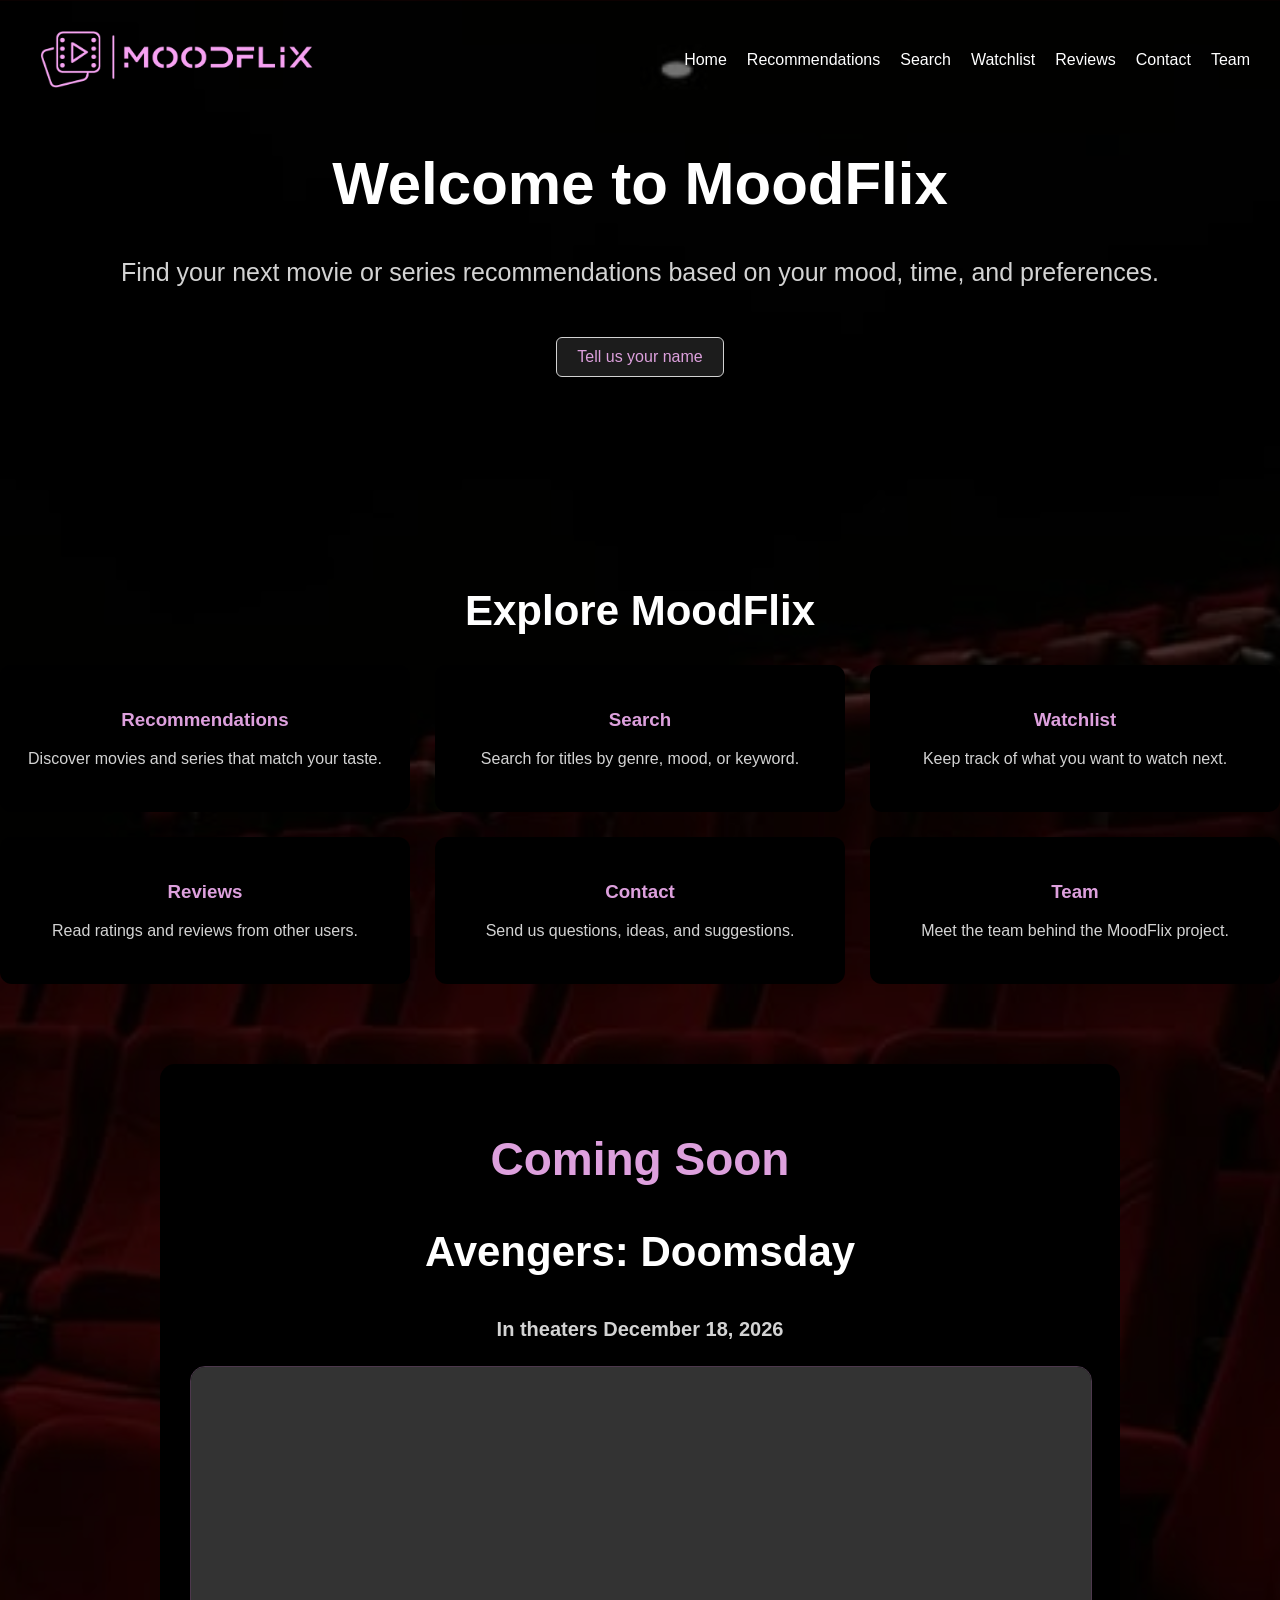
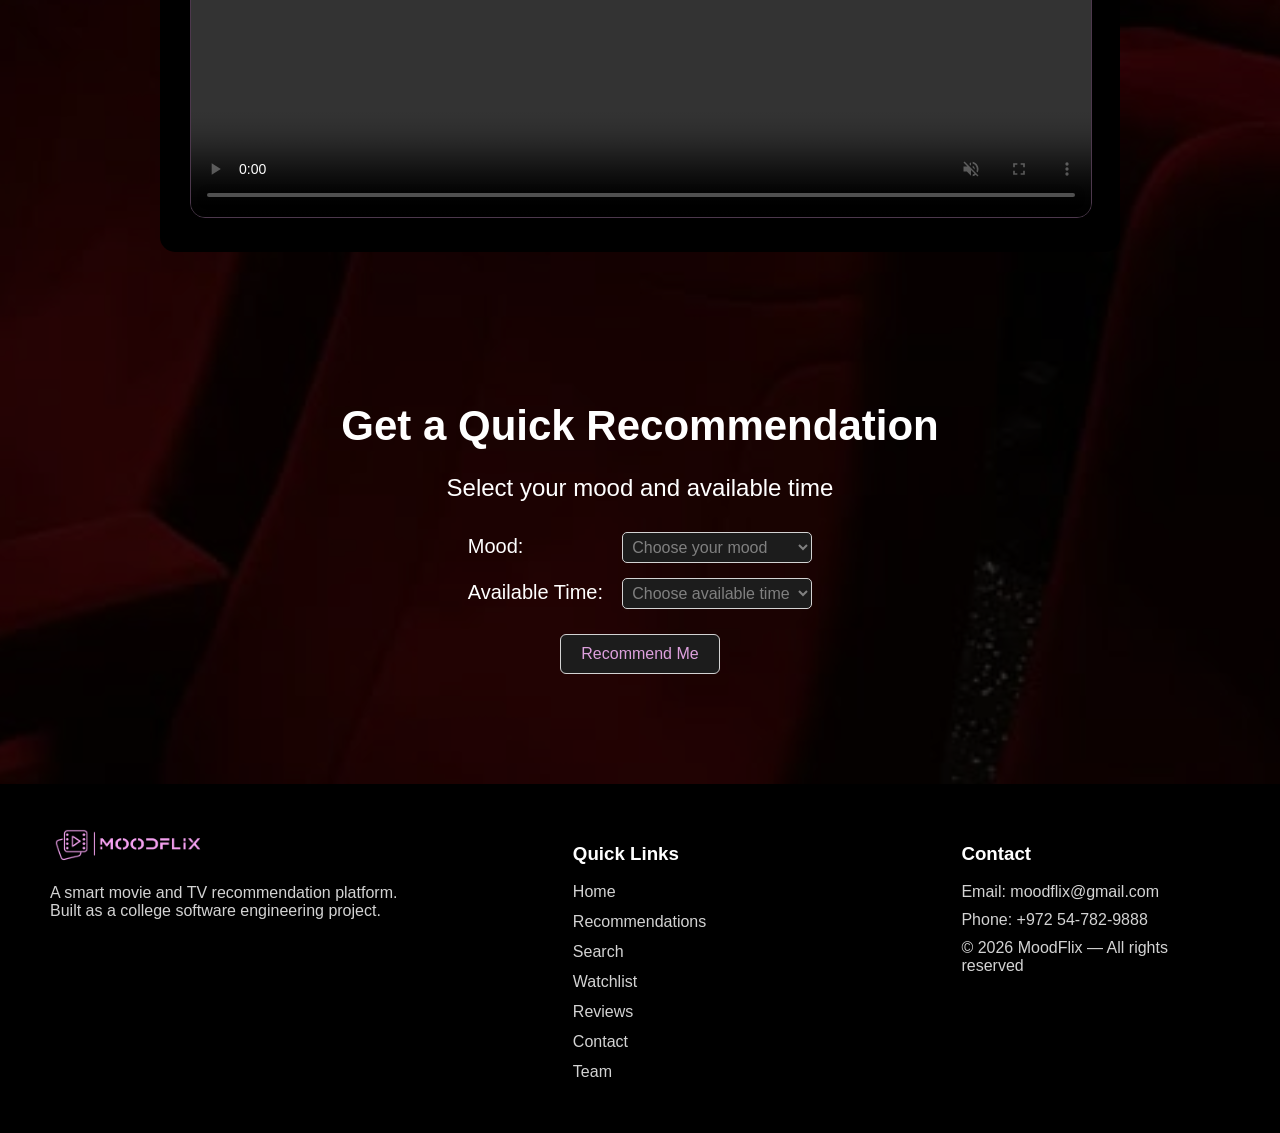
==== commit a58ffe02: "all changes" ====
--- a/index.html
+++ b/index.html
@@ -30,6 +30,10 @@
 
   <h1>Welcome to MoodFlix</h1>
   <p>Find your next movie or series recommendations based on your mood, time, and preferences.</p>
+
+  <button class="welcome-button" onclick="askVisitorName()">Tell us your name</button>
+  <p id="visitorGreeting"></p>
+
 </header>
 
 <main>
--- a/MoodFlixCSS.css
+++ b/MoodFlixCSS.css
@@ -71,7 +71,32 @@
 }
 
 /* =========================
-   cards section
+   INDEX Page - greeting
+   ========================= */
+.welcome-button {
+    margin: 10px;
+    font-size: 16px;
+    padding: 10px 20px;
+    border: 1px solid lightgray;
+    border-radius: 6px;
+    background-color: #1c1c1c;
+    color: plum;
+    cursor: pointer;
+}
+
+.welcome-button:hover {
+    background-color: dimgray;
+}
+
+#visitorGreeting {
+    margin-top: 15px;
+    font-size: 22px;
+    color: gold;
+    font-weight: bold;
+}
+
+/* =========================
+   Recommendations : cards section
    ========================= */
 .page-links {
     margin-top: 60px;
@@ -1201,6 +1226,23 @@
     color-scheme: dark;
 }
 
+.review-guidelines-button {
+    display: block;
+    margin: 0 auto 35px auto;
+    padding: 12px 24px;
+    border: 1px solid lightgray;
+    border-radius: 8px;
+    background-color: #1c1c1c;
+    color: plum;
+    font-size: 16px;
+    cursor: pointer;
+}
+
+.review-guidelines-button:hover {
+    background-color: rgba(221, 160, 221, 0.35);
+    color: white;
+}
+
 /* =========================
    Media section
    ========================= */
@@ -1613,6 +1655,73 @@
 }
 
 .logout-button:hover {
+    background-color: rgba(221, 160, 221, 0.35);
+    color: white;
+}
+
+.watchlist-table-box {
+    max-width: 1100px;
+    margin: 30px auto 0 auto;
+    overflow-x: auto;
+    background-color: black;
+    border: 1px solid rgba(221, 160, 221, 0.3);
+    border-radius: 18px;
+    padding: 20px;
+}
+
+.watchlist-table {
+    width: 100%;
+    border-collapse: collapse;
+    color: white;
+    text-align: center;
+}
+
+.watchlist-table th {
+    color: plum;
+    padding: 14px;
+    font-size: 16px;
+    border-bottom: 1px solid rgba(221, 160, 221, 0.4);
+}
+
+.watchlist-table td {
+    padding: 12px;
+    color: lightgray;
+    border-bottom: 1px solid rgba(255, 255, 255, 0.12);
+    vertical-align: middle;
+}
+
+.watchlist-table tr:hover {
+    background-color: rgba(221, 160, 221, 0.1);
+}
+
+.watchlist-table-image {
+    width: 65px;
+    height: 90px;
+    object-fit: cover;
+    border-radius: 8px;
+    border: 1px solid rgba(221, 160, 221, 0.35);
+}
+
+.watchlist-actions {
+    min-width: 150px;
+}
+
+.watchlist-actions form {
+    display: inline-block;
+    margin: 4px;
+}
+
+.watchlist-actions button {
+    padding: 8px 12px;
+    border: 1px solid lightgray;
+    border-radius: 8px;
+    background-color: #1c1c1c;
+    color: plum;
+    cursor: pointer;
+    font-size: 14px;
+}
+
+.watchlist-actions button:hover {
     background-color: rgba(221, 160, 221, 0.35);
     color: white;
 }
